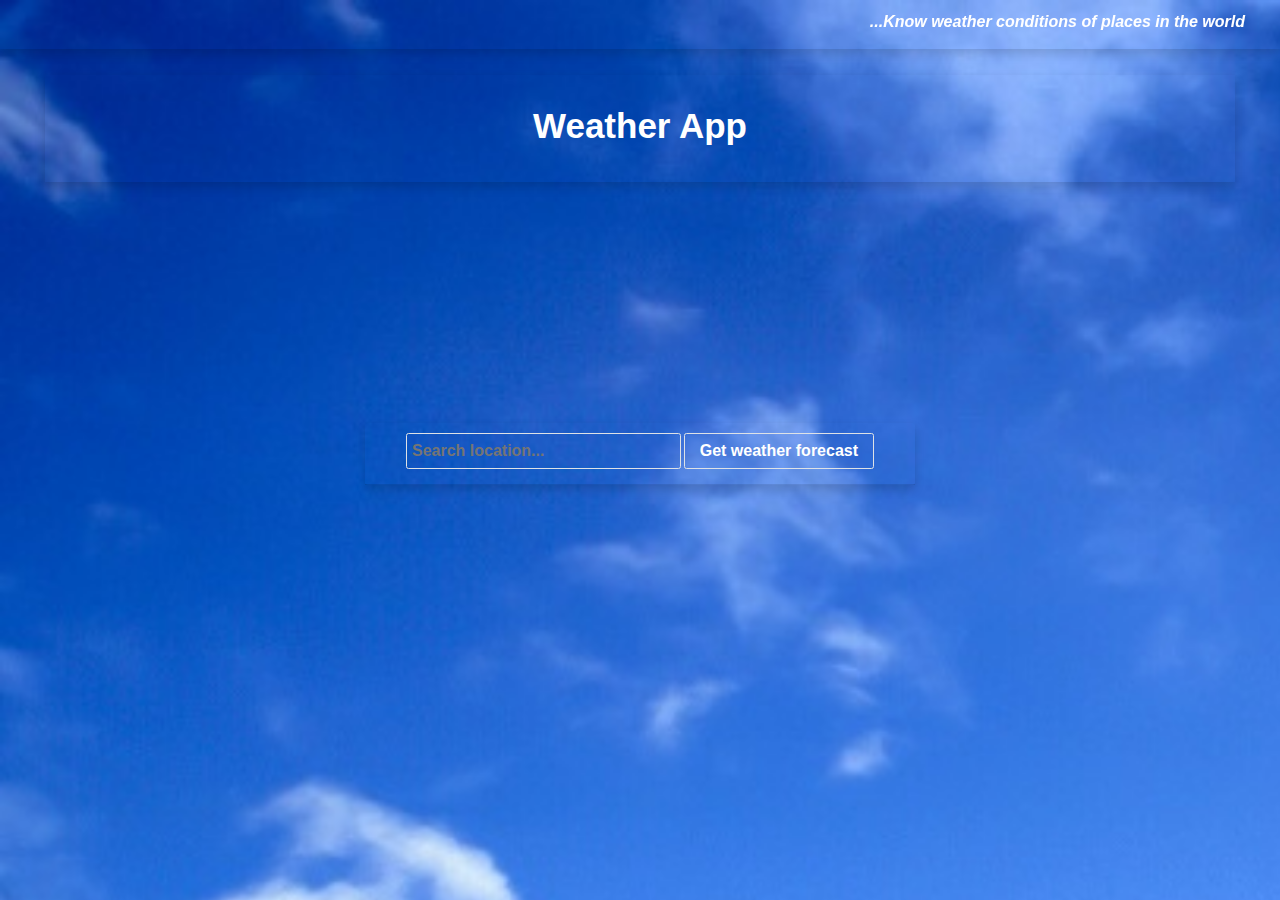
==== index.html @ e0f66f8e "First weatherapp commit" ====
<!DOCTYPE html>
<html>
    <head>
        <meta charset="utf-8"/> 
        <meta name="viewport" content="width=device-width, initial-scale=1.0">        
        <title>Weather App</title>
        <link href="https://fonts.googleapis.com/icon?family=Material+Icons" rel="stylesheet">
        <script src="jquery-3.3.1.js"></script>
        <script  src="https://code.jquery.com/jquery-3.4.1.min.js"
            integrity="sha256-CSXorXvZcTkaix6Yvo6HppcZGetbYMGWSFlBw8HfCJo="
            crossorigin="anonymous"> </script>
        <link rel="stylesheet" href="https://maxcdn.bootstrapcdn.com/bootstrap/3.3.7/css/bootstrap.min.css" integrity="sha384-BVYiiSIFeK1dGmJRAkycuHAHRg32OmUcww7on3RYdg4Va+PmSTsz/K68vbdEjh4u" crossorigin="anonymous">
        <link rel="stylesheet" href="bootstrap.min.css"> 
        <link rel="stylesheet" href="custom.css">  
    </head>
    <body class="">
        <header class="container-fluid">            
                <nav class="fixed-top px-md-5 shadow mb-5">                                             
                            <ul class="row display ml-0 mr-md-0">
                                <li class="nav-item p-2 mt-2 align-self font-weight-bold text-white font-size"> <i>...Know weather conditions of places in the world</i></li>                                     
                            </ul>              
                </nav>           
        </header> <br> <br> <br>
        <main>
            <div class="container-fluid">
                <div class="row m-2 p-3 m-md-5 p-md-5 justify-content-center shadow">
                    <div class="col-md-10">                                        
                        <h1 class="display-4 font-weight-bold arial text-center text-white"> Weather App </h1>
                                            
                    </div>
                </div> 
                
                
            </div>
            
            
            <div class="container-fluid">
                <div class="my-4 p-2 m-md-5 p-md-5">                                      
                    <div class="row justify-content-md-center">          
                        <div class="col-md-6 mx-2 my-3">                       
                                                                                
                            <div id="currentPosition" class="shadow rounded">
                                                            
                            </div>                     
                                                        
                        </div>                          
                    </div> 
                </div>
                
            </div>
            <div class="container-fluid">
                <div class="my-4 p-2 m-md-5 p-md-5">                                      
                    <div class="row justify-content-md-center">          
                        <div class="col-md-6 mx-2 my-3"> 
                            <div class="rounded text-center pt-3 shadow">                                        
                                    <input type="text" class="rounded w-50 text-white border p-2 mb-2 font-size font-weight-bold" placeholder="Search location..." id='city'>
                                    <input type="button" id='submit' class="rounded text-white border py-2 px-4 font-size font-weight-bold" value="Get weather forecast"> <hr>
                            </div>
                                                      
                            <div id="result" class="shadow rounded">
                                                            
                            </div>                     
                                                        
                        </div>                          
                    </div> 
                </div>
                
            </div>
 
        </main> <BR></BR>
       
        
        <script src="https://maxcdn.bootstrapcdn.com/bootstrap/3.3.7/js/bootstrap.min.js" integrity="sha384-Tc5IQib027qvyjSMfHjOMaLkfuWVxZxUPnCJA7l2mCWNIpG9mGCD8wGNIcPD7Txa" crossorigin="anonymous"></script>
        
        <script src="bootstrap.min.js"></script>
        
      
    
        <script>
            
            window.onload = () => {            
            let currentPosition = document.getElementById("currentPosition");

              if (navigator.geolocation) {
               navigator.geolocation.getCurrentPosition(showPosition) ;   
              } else {
                currentPosition.innerHTML = "<p> Loading current position... </p>" ;
              }

            function showPosition(position) { 
            let currentLat = position.coords.latitude ;
             let currentLong = position.coords.longitude ;
             //console.log(position.coords);
             let key = secret_map_key;
             $.ajax({
                        url: "https://api.openweathermap.org/data/2.5/weather",
                        dataType: "json",
                        type: "GET",
                        data: {lat:currentLat, lon:currentLong, appid: key, units: "metric"},                     
                        success: (data) => {
                            let weather = data.weather[0];
                            let display = 
                            '<div class="text-center py-5 px-3 rounded"><h1 class="text-white text-center font-weight-bold"> Current Location</h1> <br>        <div class="d-flex flex-row justify-content-around"><div class="align-self"><h2 class="text-white font-weight-bold">' + data.name + '</h2> <br>'+ 
                            '<div class="p-3 text-white font-size font-weight-bold">'+ dateTime + '</div></div>' +                               
                            '<div><div class=""><div><img src=http://api.openweathermap.org/img/w/'+ weather.icon + '.png></div><br>'+
                            '<div class="p-2 my-1 rounded"><p class="text-white font-weight-bold font-size">'+  weather.main +', '+ data.main.temp + '&deg;C </p></div></div></div></div>' ;                                  
                                
                            $("#currentPosition").html(display); 
                        }
             });
              
             let today = new Date();
                    let options = {                                 
                        hour12: false,
                        weekday: 'short',                               
                        month: 'short',
                        day: 'numeric',
                        hour: 'numeric',
                        minute: 'numeric'
                    }
            let dateTime = today.toLocaleString('en-US', options); 
                      
            } 
            }   
        </script>
       
       
        <script>
            $(document).ready(() => {
                $('#submit').click( () => {
                    let city = $('#city').val();
                    //console.log(city);
                    let openweathermapKey = secret_map_key
                    let timezonedbKey = secret_timezone_key;
                   
                    $.ajax({
                        url: "https://api.openweathermap.org/data/2.5/weather",
                        dataType: "json",
                        type: "GET",
                        data: {q: city, appid: openweathermapKey, units: "metric"},
                        success: (data) => {
                            let weather = data.weather[0];  
                            let lat = data.coord.lat; 
                            let lon = data.coord.lon;                             
                            $.ajax({                                
                                url: "https://api.timezonedb.com/v2.1/get-time-zone",
                                dataType: "json" ,
                                type: "GET",
                                data:{ key: timezonedbKey, format: 'json', by: 'position', lat: lat, lng:lon },
                                success: (data2) => {
                                    //console.log(data2);
                                    let rawTime = data2.timestamp;
                                    let timeAtZone = new Date((rawTime * 1000) - (60*60*1000));
                                    let options = {                                 
                                        hour12: true,
                                        weekday: 'short',                               
                                        month: 'short',
                                        day: 'numeric',
                                        hour: 'numeric',
                                        minute: 'numeric'
                                    }
                                    let dateTimeAtZone = timeAtZone.toLocaleTimeString('en-US', options); 
                                   
                                let weatherResult = 
                                '<div class="text-center py-5 px-3 rounded"><h2 class="text-white text-center font-weight-bold">' + data.name + '</h2> <br>'+ 
                                '<div class="p-3 text-white font-size font-weight-bold">'+ dateTimeAtZone + '</div>' +
                                '<div class="font-size"><div><img src=http://api.openweathermap.org/img/w/'+ weather.icon + '.png></div><br>'+
                                 '<div class="p-3 my-2 rounded border"><p class="text-white font-weight-bold">'+ data.main.temp + '&deg;C </p></div>'+
                                  '<div class="p-3 my-2 rounded border"><p class="text-white font-weight-bold">' + weather.main + '</p></div>' + 
                                  '<div class="p-3 my-2 rounded border"><p class="text-white font-weight-bold">' + weather.description + '</p></div>' +
                                  '<div class="p-3 my-2 rounded border"><p class="text-white font-weight-bold">' + data.main.pressure + ' Hpa </p></div>' +
                                  '<div class="p-3 my-2 rounded border"><p class="text-white font-weight-bold">' + data.main.humidity + ' %</p></div></div></div>' ;

                                  let loading = 
                                   '<div class="card bg-danger text-center py-5 px-3 rounded"><h2 class="text-white text-center font-weight-bold">Request processing...</h2> <br>' ;
                                  
                                    if(!rawTime){                                    
                                        $("#result").html(loading);
                                    }else{
                                        $("#result").html(weatherResult);
                                    }

                                
                                    },
                                failure: () => {
                                   // console.log('Error, request not successful');
                                   
                                } 
                            })
                        }
                        
                    })
                })
            })
        </script>

        <!-- The core Firebase JS SDK is always required and must be listed first -->
        <script src="/__/firebase/6.3.0/firebase-app.js"></script>

        <!-- TODO: Add SDKs for Firebase products that you want to use
            https://firebase.google.com/docs/web/setup#reserved-urls -->

        <!-- Initialize Firebase -->
        <script src="/__/firebase/init.js"></script>
    </body>
</html>
---- custom.css ----
body{
    /* min-height: 100% !important; */
    /* background-color: rgb(248, 81, 81); */
    /* background:url('weather_img/2.jpg') ; */
    background:url('2.jpg');
    background-size: 350vh;        
    animation-name: background-animation;
    animation-duration: 50s;
    animation-iteration-count: infinite;
    animation-direction: normal;
    animation-timing-function: linear;
}
@keyframes background-animation{
    from{background-position: 0 0}
    to{background-position: -900px 0}

    /* 0%{background-position: 0 0}
    25%{background-position: 0 500px}
    50%{background-position: -500px 500px}
    75%{background-position: -500px 0}
    100%{background-position: 0 0}  */
}
a {
    text-decoration: none !important
}

.card-border{
border-radius: 2vw;
/*background-color: aliceblue; */

}

input {
    background-color: transparent; 
}
 
.arial {
    font-family: Arial, Helvetica, sans-serif;
}
.italic{
    font-style: italic
}
.black-bg{
    background: black;
}
.black-text{
    color: black;
}
.display {
    display: flex;
    justify-content: flex-end;
    list-style: none;
}
.font-size{
    font-size: 16px
}
.align-self{
    align-self: center;
}

@media (max-width:768px){
       
    .display {       
        justify-content: start;        
    }
    .font-size{
        font-size: 12px
    }
}
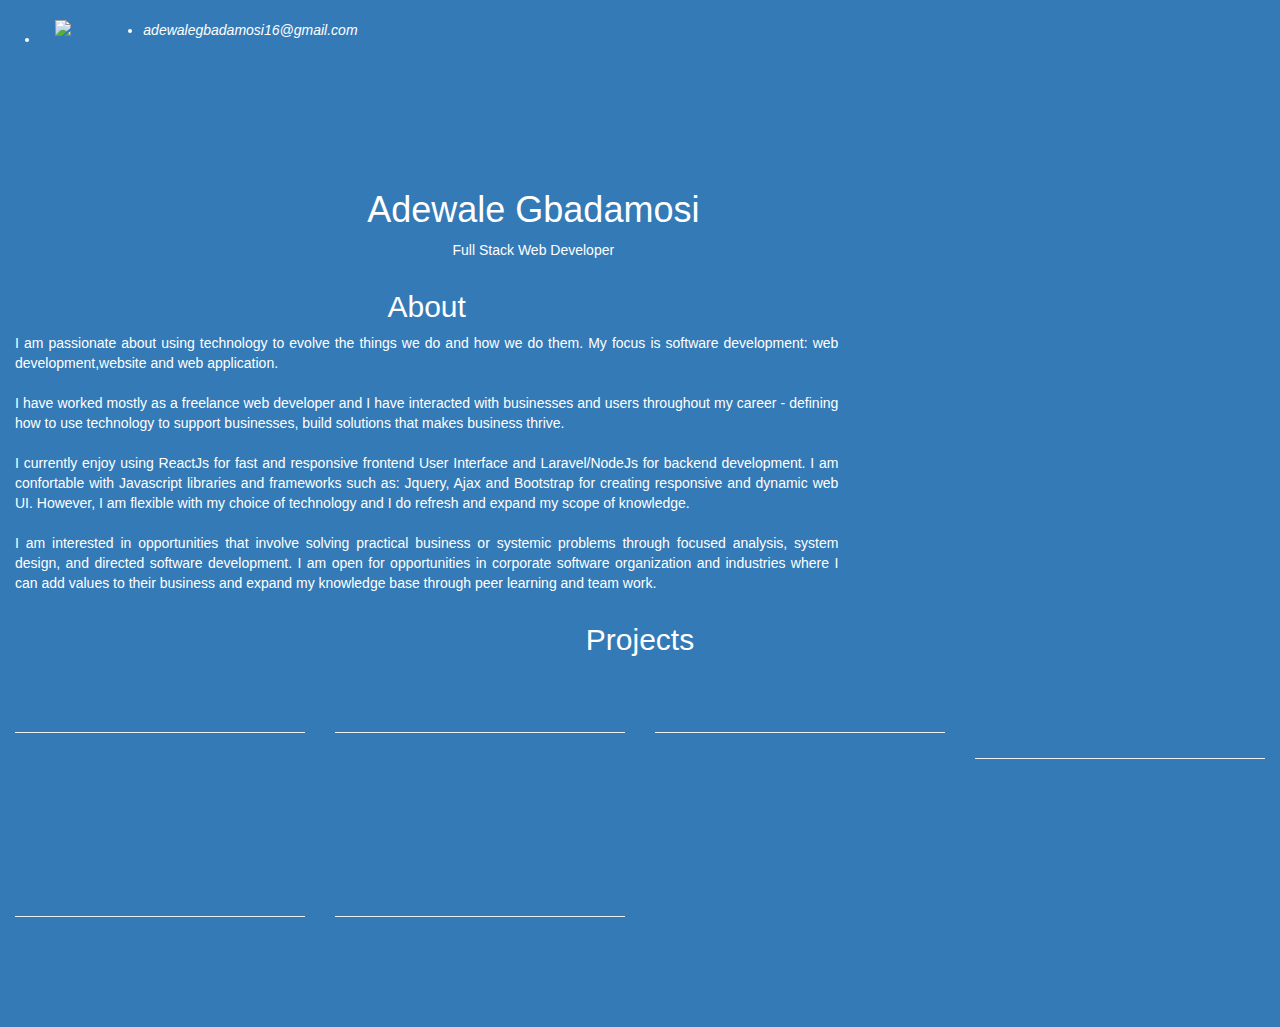
==== commit 364b400b: "Added a break" ====
--- a/index.html
+++ b/index.html
@@ -3,204 +3,165 @@
     <head>
         <meta charset="utf-8"/> 
         <meta name="viewport" content="width=device-width, initial-scale=1.0">        
-        <title>Weather App</title>
+        <title>Portfolio</title>
         <link href="https://fonts.googleapis.com/icon?family=Material+Icons" rel="stylesheet">
-        <script src="jquery-3.3.1.js"></script>
-        <script  src="https://code.jquery.com/jquery-3.4.1.min.js"
-            integrity="sha256-CSXorXvZcTkaix6Yvo6HppcZGetbYMGWSFlBw8HfCJo="
-            crossorigin="anonymous"> </script>
         <link rel="stylesheet" href="https://maxcdn.bootstrapcdn.com/bootstrap/3.3.7/css/bootstrap.min.css" integrity="sha384-BVYiiSIFeK1dGmJRAkycuHAHRg32OmUcww7on3RYdg4Va+PmSTsz/K68vbdEjh4u" crossorigin="anonymous">
-        <link rel="stylesheet" href="bootstrap.min.css"> 
-        <link rel="stylesheet" href="custom.css">  
+        <link rel="stylesheet" href="public/bootstrap.min.css"> 
+        <link rel="stylesheet" href="public/custom.css">  
     </head>
-    <body class="">
+    <body class="bg-primary">
         <header class="container-fluid">            
-                <nav class="fixed-top px-md-5 shadow mb-5">                                             
-                            <ul class="row display ml-0 mr-md-0">
-                                <li class="nav-item p-2 mt-2 align-self font-weight-bold text-white font-size"> <i>...Know weather conditions of places in the world</i></li>                                     
+                <nav class="fixed-top px-md-5 shadow mb-5">  <br>                                           
+                            <ul class="row display ml-0 mr-md-0"> 
+                                    <li class="nav-item pr-2 col-3 col-sm-2 col-md-1"><a class="nav-link mt-2" href="https://github.com/adewalegbadamosi"> <img src="public/github2.jpg" class="img-fluid border bg-white rounded-circle" alt="github logo" srcset=""></a></li>
+                                    <li class="nav-item pr-2 align-self font-size"> <i>adewalegbadamosi16@gmail.com</i></li> 
+                                    
                             </ul>              
                 </nav>           
-        </header> <br> <br> <br>
+        </header> <br> <br> <br><br> <br>
         <main>
             <div class="container-fluid">
                 <div class="row m-2 p-3 m-md-5 p-md-5 justify-content-center shadow">
-                    <div class="col-md-10">                                        
-                        <h1 class="display-4 font-weight-bold arial text-center text-white"> Weather App </h1>
-                                            
+                    <div class="col-md-10 description">                                        
+                        <h1 class="display-4 font-weight-bold arial text-center"> Adewale Gbadamosi </h1> 
+                        <p class="font-weight-bold text-center"> Full Stack Web Developer</p>                    
                     </div>
-                </div> 
+                </div>
                 
                 
             </div>
-            
-            
             <div class="container-fluid">
-                <div class="my-4 p-2 m-md-5 p-md-5">                                      
-                    <div class="row justify-content-md-center">          
-                        <div class="col-md-6 mx-2 my-3">                       
-                                                                                
-                            <div id="currentPosition" class="shadow rounded">
-                                                            
-                            </div>                     
-                                                        
-                        </div>                          
+                    <div class="row justify-content-center about mx-2 my-4 p-2 m-md-5 p-md-5 shadow">
+                        <div class="col-md-8 my-3 my-md-0">
+                            <h2 class="display-3 font-weight-bold arial text-center"> About </h2>
+                            <p class=" text-justify font-size">
+                                
+                                I am passionate about using technology to evolve the things we do and how we do them. My focus is software development: web development,website and web application. <br> <br>
+
+                                I have worked mostly as a freelance web developer and I have interacted with businesses and users throughout my career - defining how to use technology to support businesses, build solutions that makes business thrive. <br> <br>
+                                
+                                I currently enjoy using ReactJs for fast and responsive frontend User Interface and Laravel/NodeJs for backend development. I am confortable with Javascript libraries and frameworks such as: Jquery, Ajax and Bootstrap for creating responsive and dynamic web UI. However, I am flexible with my choice of technology and I do refresh and expand my scope of knowledge. <br> <br>
+                                
+                                I am interested in opportunities that involve solving practical business or systemic problems through focused analysis, system design, and directed software development. I am open for opportunities in corporate software organization and industries where I can add values to their business and expand my knowledge base through peer learning and team work. </p>
+                        </div>
+                    </div>
+                    
+            </div> 
+            <div class="projects container-fluid">
+                <div class="shadow mx-2 my-4 p-2 m-md-5 p-md-5">
+                    <h2 class="display-3 font-weight-bold arial text-center p-2"> Projects </h2>                   
+                    <div class="row justify-content-md-center">
+                        <div class="col-md-3 mx-2 my-3"> 
+                            <div class="card card-border black-bg gradient border">
+                                <a href="https://goinvoiced.com">                             
+                                <div class="card-block p-3">
+                                    <div class="shadow m-md-5">
+                                        <h3 class="card-title text-center text-white">INVOICE APP</h3> <hr>
+                                    </div>
+                                    <div class="card-height-p">
+                                        <p class="card-title text-center text-white p-4 italic font-size">Stack: ReactJs, Laravel, PHP, Javascript, MySql, Bootstrap, Jquery, Html5, Css3.
+                                            </p>                           
+                                    </div>
+                                        
+                                </div>
+                                </a>
+                            </div>                            
+                        </div>
+                        <div class="col-md-3 mx-2 my-3"> 
+                                <div class="card card-border black-bg gradient border">
+                                    <a href="https://prefamconsulting.com">                             
+                                    <div class="card-block p-3">
+                                        <div class="shadow m-md-5">
+                                            <h3 class="card-title text-center text-white">CONSULTING WEB</h3> <hr>
+                                        </div>
+                                        <div class="card-height-p">
+                                            <p class="card-title text-center text-white p-4 italic font-size">Stack: PHP, Javascript, Bootstrap, Html5, Css3, Jquery, Ajax.
+                                                </p>                           
+                                        </div>                                            
+                                    </div>
+                                    </a>
+                                </div>                            
+                        </div>                                          
+                        <div class="col-md-3 mx-2 my-3"> 
+                            <div class="card card-border black-bg gradient border">
+                                <a href="https://weather-monitor.web.app">                             
+                                <div class="card-block p-3">
+                                    <div class="shadow m-md-5">
+                                        <h3 class="card-title text-center text-white">WEATHER APP</h3> <hr>
+                                    </div>
+                                    <div class="card-height-p">
+                                        <p class="card-title text-center text-white p-4 italic font-size">Stack: Jquery, Ajax, Openweather api, TimezoneDB api, Bootstrap, Html5, Css3.
+                                        </p>                           
+                                    </div>
+                                        
+                                </div>
+                                </a>
+                            </div>                            
+                        </div>
+                        <div class="col-md-3 mx-2 my-3"> 
+                            <div class="card card-border black-bg gradient border">
+                                <a href="https://carprice-predict.herokuapp.com">                             
+                                <div class="card-block p-3">
+                                    <div class="shadow m-md-5">
+                                        <h3 class="card-title text-center text-white">CAR PRICE PREDICT APP</h3> <hr>
+                                    </div>
+                                    <div class="card-height-p">
+                                        <p class="card-title text-center text-white p-4 italic font-size">Stack:Python, Django, Pandas, Sklearn, Numpy, Javascript, Bootstrap, Html5, Css3, Jquery.
+                                            </p>                           
+                                    </div>                                            
+                                </div>
+                                </a>
+                            </div>                            
+                        </div>
+                        <div class="col-md-3 mx-2 my-3"> 
+                            <div class="card card-border black-bg gradient border">
+                                <a href="https://project-plan-27cc0.web.app">                             
+                                <div class="card-block p-3">
+                                    <div class="shadow m-md-5">
+                                        <h3 class="card-title text-center text-white">PROJECT PLAN APP</h3> <hr>
+                                    </div>
+                                    <div class="card-height-p">
+                                        <p class="card-title text-center text-white p-4 italic font-size">Stack: React-Redux, Firebase, firestore API, NodeJs, Javascript, Bootstrap, Html5, CSS3.
+                                            </p>                           
+                                    </div>
+                                        
+                                </div>
+                                </a>
+                            </div>                            
+                        </div>
+                        <div class="col-md-3 mx-2 my-3"> 
+                                <div class="card card-border black-bg gradient border">
+                                    <a href="http://www.rccgpop.org.ng">                             
+                                    <div class="card-block p-3">
+                                        <div class="shadow m-md-5">
+                                            <h3 class="card-title text-center text-white">CHURCH WEB</h3> <hr>
+                                        </div>
+                                        <div class="card-height-p">
+                                            <p class="card-title text-center text-white p-4 italic font-size">Stack: Javascript, PHP, MySql, Bootstrap, Jquery, Html5, Css3.
+                                                </p>                           
+                                        </div>
+                                            
+                                    </div>
+                                    </a>
+                                </div>                            
+                        </div> 
+                                                
                     </div> 
                 </div>
                 
             </div>
-            <div class="container-fluid">
-                <div class="my-4 p-2 m-md-5 p-md-5">                                      
-                    <div class="row justify-content-md-center">          
-                        <div class="col-md-6 mx-2 my-3"> 
-                            <div class="rounded text-center pt-3 shadow">                                        
-                                    <input type="text" class="rounded w-50 text-white border p-2 mb-2 font-size font-weight-bold" placeholder="Search location..." id='city'>
-                                    <input type="button" id='submit' class="rounded text-white border py-2 px-4 font-size font-weight-bold" value="Get weather forecast"> <hr>
-                            </div>
-                                                      
-                            <div id="result" class="shadow rounded">
-                                                            
-                            </div>                     
-                                                        
-                        </div>                          
-                    </div> 
-                </div>
-                
-            </div>
- 
+
         </main> <BR></BR>
-       
+        <footer class="mt-3 p-3 shadow">
+
+        </footer>
         
         <script src="https://maxcdn.bootstrapcdn.com/bootstrap/3.3.7/js/bootstrap.min.js" integrity="sha384-Tc5IQib027qvyjSMfHjOMaLkfuWVxZxUPnCJA7l2mCWNIpG9mGCD8wGNIcPD7Txa" crossorigin="anonymous"></script>
-        
-        <script src="bootstrap.min.js"></script>
-        
-      
-    
-        <script>
-            
-            window.onload = () => {            
-            let currentPosition = document.getElementById("currentPosition");
-
-              if (navigator.geolocation) {
-               navigator.geolocation.getCurrentPosition(showPosition) ;   
-              } else {
-                currentPosition.innerHTML = "<p> Loading current position... </p>" ;
-              }
-
-            function showPosition(position) { 
-            let currentLat = position.coords.latitude ;
-             let currentLong = position.coords.longitude ;
-             //console.log(position.coords);
-             let key = secret_map_key;
-             $.ajax({
-                        url: "https://api.openweathermap.org/data/2.5/weather",
-                        dataType: "json",
-                        type: "GET",
-                        data: {lat:currentLat, lon:currentLong, appid: key, units: "metric"},                     
-                        success: (data) => {
-                            let weather = data.weather[0];
-                            let display = 
-                            '<div class="text-center py-5 px-3 rounded"><h1 class="text-white text-center font-weight-bold"> Current Location</h1> <br>        <div class="d-flex flex-row justify-content-around"><div class="align-self"><h2 class="text-white font-weight-bold">' + data.name + '</h2> <br>'+ 
-                            '<div class="p-3 text-white font-size font-weight-bold">'+ dateTime + '</div></div>' +                               
-                            '<div><div class=""><div><img src=http://api.openweathermap.org/img/w/'+ weather.icon + '.png></div><br>'+
-                            '<div class="p-2 my-1 rounded"><p class="text-white font-weight-bold font-size">'+  weather.main +', '+ data.main.temp + '&deg;C </p></div></div></div></div>' ;                                  
-                                
-                            $("#currentPosition").html(display); 
-                        }
-             });
-              
-             let today = new Date();
-                    let options = {                                 
-                        hour12: false,
-                        weekday: 'short',                               
-                        month: 'short',
-                        day: 'numeric',
-                        hour: 'numeric',
-                        minute: 'numeric'
-                    }
-            let dateTime = today.toLocaleString('en-US', options); 
-                      
-            } 
-            }   
-        </script>
-       
-       
-        <script>
-            $(document).ready(() => {
-                $('#submit').click( () => {
-                    let city = $('#city').val();
-                    //console.log(city);
-                    let openweathermapKey = secret_map_key
-                    let timezonedbKey = secret_timezone_key;
-                   
-                    $.ajax({
-                        url: "https://api.openweathermap.org/data/2.5/weather",
-                        dataType: "json",
-                        type: "GET",
-                        data: {q: city, appid: openweathermapKey, units: "metric"},
-                        success: (data) => {
-                            let weather = data.weather[0];  
-                            let lat = data.coord.lat; 
-                            let lon = data.coord.lon;                             
-                            $.ajax({                                
-                                url: "https://api.timezonedb.com/v2.1/get-time-zone",
-                                dataType: "json" ,
-                                type: "GET",
-                                data:{ key: timezonedbKey, format: 'json', by: 'position', lat: lat, lng:lon },
-                                success: (data2) => {
-                                    //console.log(data2);
-                                    let rawTime = data2.timestamp;
-                                    let timeAtZone = new Date((rawTime * 1000) - (60*60*1000));
-                                    let options = {                                 
-                                        hour12: true,
-                                        weekday: 'short',                               
-                                        month: 'short',
-                                        day: 'numeric',
-                                        hour: 'numeric',
-                                        minute: 'numeric'
-                                    }
-                                    let dateTimeAtZone = timeAtZone.toLocaleTimeString('en-US', options); 
-                                   
-                                let weatherResult = 
-                                '<div class="text-center py-5 px-3 rounded"><h2 class="text-white text-center font-weight-bold">' + data.name + '</h2> <br>'+ 
-                                '<div class="p-3 text-white font-size font-weight-bold">'+ dateTimeAtZone + '</div>' +
-                                '<div class="font-size"><div><img src=http://api.openweathermap.org/img/w/'+ weather.icon + '.png></div><br>'+
-                                 '<div class="p-3 my-2 rounded border"><p class="text-white font-weight-bold">'+ data.main.temp + '&deg;C </p></div>'+
-                                  '<div class="p-3 my-2 rounded border"><p class="text-white font-weight-bold">' + weather.main + '</p></div>' + 
-                                  '<div class="p-3 my-2 rounded border"><p class="text-white font-weight-bold">' + weather.description + '</p></div>' +
-                                  '<div class="p-3 my-2 rounded border"><p class="text-white font-weight-bold">' + data.main.pressure + ' Hpa </p></div>' +
-                                  '<div class="p-3 my-2 rounded border"><p class="text-white font-weight-bold">' + data.main.humidity + ' %</p></div></div></div>' ;
-
-                                  let loading = 
-                                   '<div class="card bg-danger text-center py-5 px-3 rounded"><h2 class="text-white text-center font-weight-bold">Request processing...</h2> <br>' ;
-                                  
-                                    if(!rawTime){                                    
-                                        $("#result").html(loading);
-                                    }else{
-                                        $("#result").html(weatherResult);
-                                    }
-
-                                
-                                    },
-                                failure: () => {
-                                   // console.log('Error, request not successful');
-                                   
-                                } 
-                            })
-                        }
-                        
-                    })
-                })
-            })
-        </script>
-
-        <!-- The core Firebase JS SDK is always required and must be listed first -->
-        <script src="/__/firebase/6.3.0/firebase-app.js"></script>
-
-        <!-- TODO: Add SDKs for Firebase products that you want to use
-            https://firebase.google.com/docs/web/setup#reserved-urls -->
-
-        <!-- Initialize Firebase -->
-        <script src="/__/firebase/init.js"></script>
+        <script src="/public/jquery-3.3.1.js"></script>
+        <script  src="https://code.jquery.com/jquery-3.4.1.min.js"
+            integrity="sha256-CSXorXvZcTkaix6Yvo6HppcZGetbYMGWSFlBw8HfCJo="
+            crossorigin="anonymous"> </script>
+        <script src="/public/bootstrap.min.js"></script>
     </body>
 </html>
+
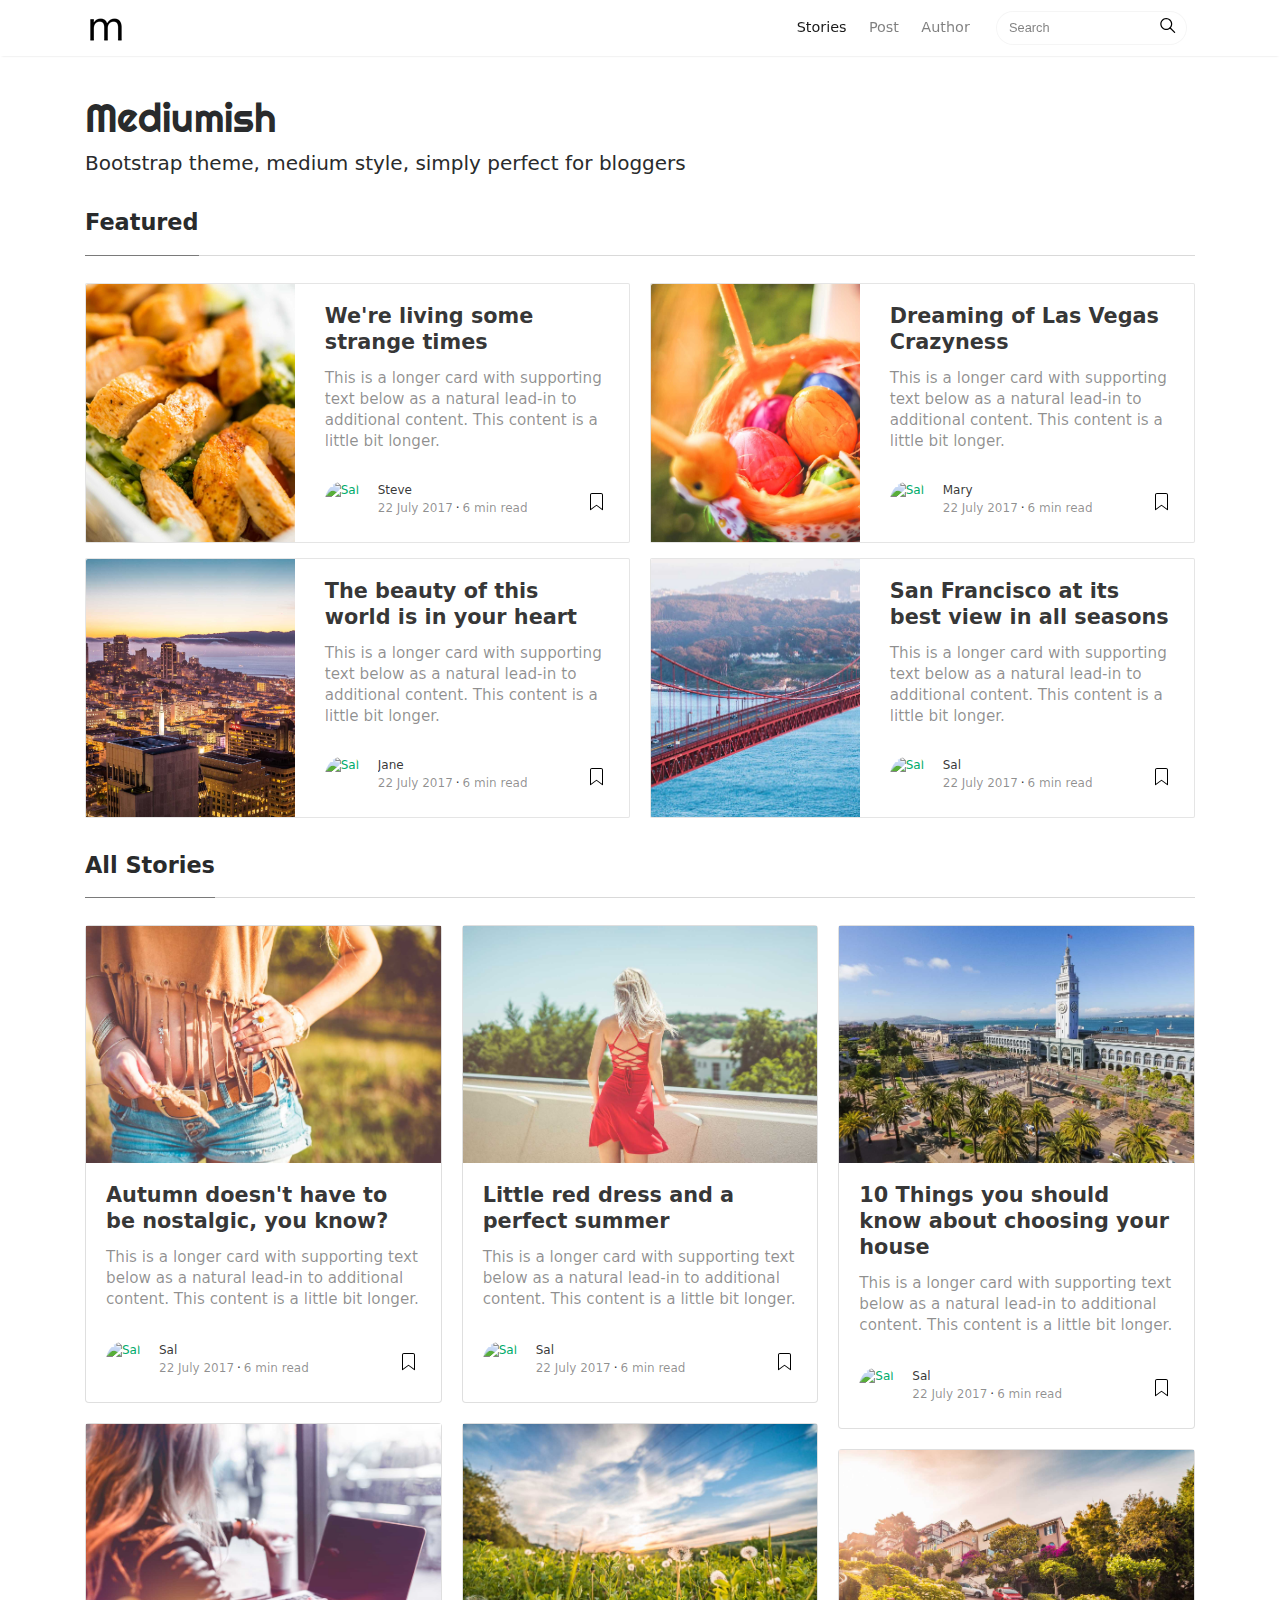
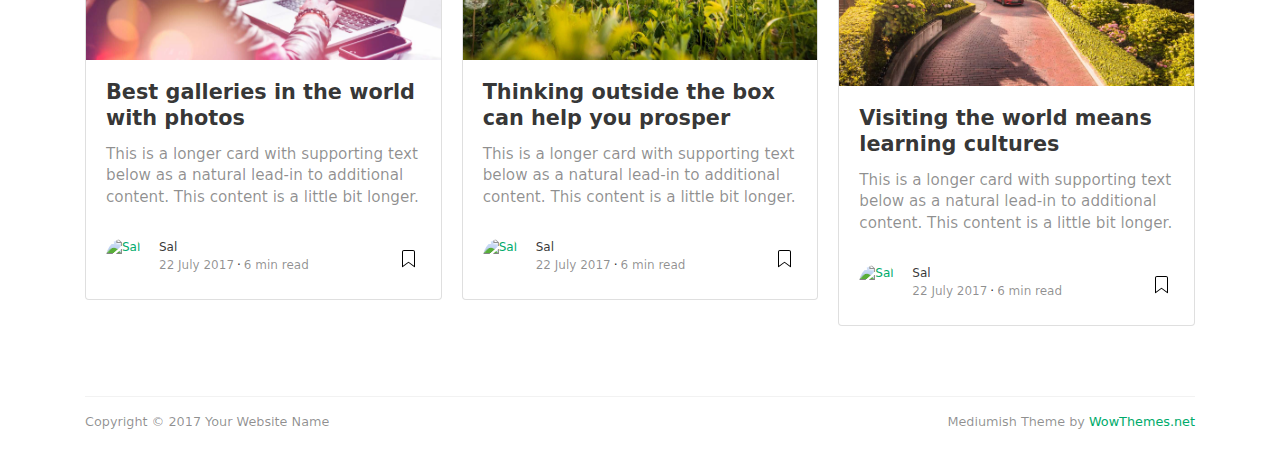
==== commit 75cc1c47: "initial commit" ====
--- a/index.html
+++ b/index.html
@@ -1,167 +1,390 @@
 <!DOCTYPE html>
-<html>
-    <head>
-        <meta charset="utf-8"/> 
-        <meta name="viewport" content="width=device-width, initial-scale=1.0">        
-        <title>Portfolio</title>
-        <link href="https://fonts.googleapis.com/icon?family=Material+Icons" rel="stylesheet">
-        <link rel="stylesheet" href="https://maxcdn.bootstrapcdn.com/bootstrap/3.3.7/css/bootstrap.min.css" integrity="sha384-BVYiiSIFeK1dGmJRAkycuHAHRg32OmUcww7on3RYdg4Va+PmSTsz/K68vbdEjh4u" crossorigin="anonymous">
-        <link rel="stylesheet" href="public/bootstrap.min.css"> 
-        <link rel="stylesheet" href="public/custom.css">  
-    </head>
-    <body class="bg-primary">
-        <header class="container-fluid">            
-                <nav class="fixed-top px-md-5 shadow mb-5">  <br>                                           
-                            <ul class="row display ml-0 mr-md-0"> 
-                                    <li class="nav-item pr-2 col-3 col-sm-2 col-md-1"><a class="nav-link mt-2" href="https://github.com/adewalegbadamosi"> <img src="public/github2.jpg" class="img-fluid border bg-white rounded-circle" alt="github logo" srcset=""></a></li>
-                                    <li class="nav-item pr-2 align-self font-size"> <i>adewalegbadamosi16@gmail.com</i></li> 
-                                    
-                            </ul>              
-                </nav>           
-        </header> <br> <br> <br><br> <br>
-        <main>
-            <div class="container-fluid">
-                <div class="row m-2 p-3 m-md-5 p-md-5 justify-content-center shadow">
-                    <div class="col-md-10 description">                                        
-                        <h1 class="display-4 font-weight-bold arial text-center"> Adewale Gbadamosi </h1> 
-                        <p class="font-weight-bold text-center"> Full Stack Web Developer</p>                    
-                    </div>
-                </div>
-                
-                
-            </div>
-            <div class="container-fluid">
-                    <div class="row justify-content-center about mx-2 my-4 p-2 m-md-5 p-md-5 shadow">
-                        <div class="col-md-8 my-3 my-md-0">
-                            <h2 class="display-3 font-weight-bold arial text-center"> About </h2>
-                            <p class=" text-justify font-size">
-                                
-                                I am passionate about using technology to evolve the things we do and how we do them. My focus is software development: web development,website and web application. <br> <br>
-
-                                I have worked mostly as a freelance web developer and I have interacted with businesses and users throughout my career - defining how to use technology to support businesses, build solutions that makes business thrive. <br> <br>
-                                
-                                I currently enjoy using ReactJs for fast and responsive frontend User Interface and Laravel/NodeJs for backend development. I am confortable with Javascript libraries and frameworks such as: Jquery, Ajax and Bootstrap for creating responsive and dynamic web UI. However, I am flexible with my choice of technology and I do refresh and expand my scope of knowledge. <br> <br>
-                                
-                                I am interested in opportunities that involve solving practical business or systemic problems through focused analysis, system design, and directed software development. I am open for opportunities in corporate software organization and industries where I can add values to their business and expand my knowledge base through peer learning and team work. </p>
-                        </div>
-                    </div>
-                    
-            </div> 
-            <div class="projects container-fluid">
-                <div class="shadow mx-2 my-4 p-2 m-md-5 p-md-5">
-                    <h2 class="display-3 font-weight-bold arial text-center p-2"> Projects </h2>                   
-                    <div class="row justify-content-md-center">
-                        <div class="col-md-3 mx-2 my-3"> 
-                            <div class="card card-border black-bg gradient border">
-                                <a href="https://goinvoiced.com">                             
-                                <div class="card-block p-3">
-                                    <div class="shadow m-md-5">
-                                        <h3 class="card-title text-center text-white">INVOICE APP</h3> <hr>
-                                    </div>
-                                    <div class="card-height-p">
-                                        <p class="card-title text-center text-white p-4 italic font-size">Stack: ReactJs, Laravel, PHP, Javascript, MySql, Bootstrap, Jquery, Html5, Css3.
-                                            </p>                           
-                                    </div>
-                                        
-                                </div>
-                                </a>
-                            </div>                            
-                        </div>
-                        <div class="col-md-3 mx-2 my-3"> 
-                                <div class="card card-border black-bg gradient border">
-                                    <a href="https://prefamconsulting.com">                             
-                                    <div class="card-block p-3">
-                                        <div class="shadow m-md-5">
-                                            <h3 class="card-title text-center text-white">CONSULTING WEB</h3> <hr>
-                                        </div>
-                                        <div class="card-height-p">
-                                            <p class="card-title text-center text-white p-4 italic font-size">Stack: PHP, Javascript, Bootstrap, Html5, Css3, Jquery, Ajax.
-                                                </p>                           
-                                        </div>                                            
-                                    </div>
-                                    </a>
-                                </div>                            
-                        </div>                                          
-                        <div class="col-md-3 mx-2 my-3"> 
-                            <div class="card card-border black-bg gradient border">
-                                <a href="https://weather-monitor.web.app">                             
-                                <div class="card-block p-3">
-                                    <div class="shadow m-md-5">
-                                        <h3 class="card-title text-center text-white">WEATHER APP</h3> <hr>
-                                    </div>
-                                    <div class="card-height-p">
-                                        <p class="card-title text-center text-white p-4 italic font-size">Stack: Jquery, Ajax, Openweather api, TimezoneDB api, Bootstrap, Html5, Css3.
-                                        </p>                           
-                                    </div>
-                                        
-                                </div>
-                                </a>
-                            </div>                            
-                        </div>
-                        <div class="col-md-3 mx-2 my-3"> 
-                            <div class="card card-border black-bg gradient border">
-                                <a href="https://carprice-predict.herokuapp.com">                             
-                                <div class="card-block p-3">
-                                    <div class="shadow m-md-5">
-                                        <h3 class="card-title text-center text-white">CAR PRICE PREDICT APP</h3> <hr>
-                                    </div>
-                                    <div class="card-height-p">
-                                        <p class="card-title text-center text-white p-4 italic font-size">Stack:Python, Django, Pandas, Sklearn, Numpy, Javascript, Bootstrap, Html5, Css3, Jquery.
-                                            </p>                           
-                                    </div>                                            
-                                </div>
-                                </a>
-                            </div>                            
-                        </div>
-                        <div class="col-md-3 mx-2 my-3"> 
-                            <div class="card card-border black-bg gradient border">
-                                <a href="https://project-plan-27cc0.web.app">                             
-                                <div class="card-block p-3">
-                                    <div class="shadow m-md-5">
-                                        <h3 class="card-title text-center text-white">PROJECT PLAN APP</h3> <hr>
-                                    </div>
-                                    <div class="card-height-p">
-                                        <p class="card-title text-center text-white p-4 italic font-size">Stack: React-Redux, Firebase, firestore API, NodeJs, Javascript, Bootstrap, Html5, CSS3.
-                                            </p>                           
-                                    </div>
-                                        
-                                </div>
-                                </a>
-                            </div>                            
-                        </div>
-                        <div class="col-md-3 mx-2 my-3"> 
-                                <div class="card card-border black-bg gradient border">
-                                    <a href="http://www.rccgpop.org.ng">                             
-                                    <div class="card-block p-3">
-                                        <div class="shadow m-md-5">
-                                            <h3 class="card-title text-center text-white">CHURCH WEB</h3> <hr>
-                                        </div>
-                                        <div class="card-height-p">
-                                            <p class="card-title text-center text-white p-4 italic font-size">Stack: Javascript, PHP, MySql, Bootstrap, Jquery, Html5, Css3.
-                                                </p>                           
-                                        </div>
-                                            
-                                    </div>
-                                    </a>
-                                </div>                            
-                        </div> 
-                                                
-                    </div> 
-                </div>
-                
-            </div>
-
-        </main> <BR></BR>
-        <footer class="mt-3 p-3 shadow">
-
-        </footer>
-        
-        <script src="https://maxcdn.bootstrapcdn.com/bootstrap/3.3.7/js/bootstrap.min.js" integrity="sha384-Tc5IQib027qvyjSMfHjOMaLkfuWVxZxUPnCJA7l2mCWNIpG9mGCD8wGNIcPD7Txa" crossorigin="anonymous"></script>
-        <script src="/public/jquery-3.3.1.js"></script>
-        <script  src="https://code.jquery.com/jquery-3.4.1.min.js"
-            integrity="sha256-CSXorXvZcTkaix6Yvo6HppcZGetbYMGWSFlBw8HfCJo="
-            crossorigin="anonymous"> </script>
-        <script src="/public/bootstrap.min.js"></script>
-    </body>
+<html lang="en">
+<head>
+<meta charset="utf-8">
+<meta name="viewport" content="width=device-width, initial-scale=1, shrink-to-fit=no">
+<meta name="description" content="">
+<meta name="author" content="">
+<link rel="icon" href="assets/img/favicon.ico">
+<title>Mediumish - A Medium style template by WowThemes.net</title>
+<!-- Bootstrap core CSS -->
+<link href="assets/css/bootstrap.min.css" rel="stylesheet">
+<!-- Fonts -->
+<link href="https://maxcdn.bootstrapcdn.com/font-awesome/4.7.0/css/font-awesome.min.css" rel="stylesheet">
+<link href="https://fonts.googleapis.com/css?family=Righteous" rel="stylesheet">
+<!-- Custom styles for this template -->
+<link href="assets/css/mediumish.css" rel="stylesheet">
+</head>
+<body>
+
+<!-- Begin Nav
+================================================== -->
+<nav class="navbar navbar-toggleable-md navbar-light bg-white fixed-top mediumnavigation">
+<button class="navbar-toggler navbar-toggler-right" type="button" data-toggle="collapse" data-target="#navbarsExampleDefault" aria-controls="navbarsExampleDefault" aria-expanded="false" aria-label="Toggle navigation">
+<span class="navbar-toggler-icon"></span>
+</button>
+<div class="container">
+	<!-- Begin Logo -->
+	<a class="navbar-brand" href="index.html">
+	<img src="assets/img/logo.png" alt="logo">
+	</a>
+	<!-- End Logo -->
+	<div class="collapse navbar-collapse" id="navbarsExampleDefault">
+		<!-- Begin Menu -->
+		<ul class="navbar-nav ml-auto">
+			<li class="nav-item active">
+			<a class="nav-link" href="index.html">Stories <span class="sr-only">(current)</span></a>
+			</li>
+			<li class="nav-item">
+			<a class="nav-link" href="post.html">Post</a>
+			</li>
+			<li class="nav-item">
+			<a class="nav-link" href="author.html">Author</a>
+			</li>
+		</ul>
+		<!-- End Menu -->
+		<!-- Begin Search -->
+		<form class="form-inline my-2 my-lg-0">
+			<input class="form-control mr-sm-2" type="text" placeholder="Search">
+			<span class="search-icon"><svg class="svgIcon-use" width="25" height="25" viewbox="0 0 25 25"><path d="M20.067 18.933l-4.157-4.157a6 6 0 1 0-.884.884l4.157 4.157a.624.624 0 1 0 .884-.884zM6.5 11c0-2.62 2.13-4.75 4.75-4.75S16 8.38 16 11s-2.13 4.75-4.75 4.75S6.5 13.62 6.5 11z"></path></svg></span>
+		</form>
+		<!-- End Search -->
+	</div>
+</div>
+</nav>
+<!-- End Nav
+================================================== -->
+
+<!-- Begin Site Title
+================================================== -->
+<div class="container">
+	<div class="mainheading">
+		<h1 class="sitetitle">Mediumish</h1>
+		<p class="lead">
+			 Bootstrap theme, medium style, simply perfect for bloggers
+		</p>
+	</div>
+<!-- End Site Title
+================================================== -->
+
+	<!-- Begin Featured
+	================================================== -->
+	<section class="featured-posts">
+	<div class="section-title">
+		<h2><span>Featured</span></h2>
+	</div>
+	<div class="card-columns listfeaturedtag">
+
+		<!-- begin post -->
+		<div class="card">
+			<div class="row">
+				<div class="col-md-5 wrapthumbnail">
+					<a href="post.html">
+						<div class="thumbnail" style="background-image:url(assets/img/demopic/1.jpg);">
+						</div>
+					</a>
+				</div>
+				<div class="col-md-7">
+					<div class="card-block">
+						<h2 class="card-title"><a href="post.html">We're living some strange times</a></h2>
+						<h4 class="card-text">This is a longer card with supporting text below as a natural lead-in to additional content. This content is a little bit longer.</h4>
+						<div class="metafooter">
+							<div class="wrapfooter">
+								<span class="meta-footer-thumb">
+								<a href="author.html"><img class="author-thumb" src="https://www.gravatar.com/avatar/e56154546cf4be74e393c62d1ae9f9d4?s=250&amp;d=mm&amp;r=x" alt="Sal"></a>
+								</span>
+								<span class="author-meta">
+								<span class="post-name"><a href="author.html">Steve</a></span><br/>
+								<span class="post-date">22 July 2017</span><span class="dot"></span><span class="post-read">6 min read</span>
+								</span>
+								<span class="post-read-more"><a href="post.html" title="Read Story"><svg class="svgIcon-use" width="25" height="25" viewbox="0 0 25 25"><path d="M19 6c0-1.1-.9-2-2-2H8c-1.1 0-2 .9-2 2v14.66h.012c.01.103.045.204.12.285a.5.5 0 0 0 .706.03L12.5 16.85l5.662 4.126a.508.508 0 0 0 .708-.03.5.5 0 0 0 .118-.285H19V6zm-6.838 9.97L7 19.636V6c0-.55.45-1 1-1h9c.55 0 1 .45 1 1v13.637l-5.162-3.668a.49.49 0 0 0-.676 0z" fill-rule="evenodd"></path></svg></a></span>
+							</div>
+						</div>
+					</div>
+				</div>
+			</div>
+		</div>
+		<!-- end post -->
+
+		<!-- begin post -->
+		<div class="card">
+			<div class="row">
+				<div class="col-md-5 wrapthumbnail">
+					<a href="post.html">
+						<div class="thumbnail" style="background-image:url(assets/img/demopic/2.jpg);">
+						</div>
+					</a>
+				</div>
+				<div class="col-md-7">
+					<div class="card-block">
+						<h2 class="card-title"><a href="post.html">The beauty of this world is in your heart</a></h2>
+						<h4 class="card-text">This is a longer card with supporting text below as a natural lead-in to additional content. This content is a little bit longer.</h4>
+						<div class="metafooter">
+							<div class="wrapfooter">
+								<span class="meta-footer-thumb">
+								<a href="author.html"><img class="author-thumb" src="https://www.gravatar.com/avatar/e56154546cf4be74e393c62d1ae9f9d4?s=250&amp;d=mm&amp;r=x" alt="Sal"></a>
+								</span>
+								<span class="author-meta">
+								<span class="post-name"><a href="author.html">Jane</a></span><br/>
+								<span class="post-date">22 July 2017</span><span class="dot"></span><span class="post-read">6 min read</span>
+								</span>
+								<span class="post-read-more"><a href="post.html" title="Read Story"><svg class="svgIcon-use" width="25" height="25" viewbox="0 0 25 25"><path d="M19 6c0-1.1-.9-2-2-2H8c-1.1 0-2 .9-2 2v14.66h.012c.01.103.045.204.12.285a.5.5 0 0 0 .706.03L12.5 16.85l5.662 4.126a.508.508 0 0 0 .708-.03.5.5 0 0 0 .118-.285H19V6zm-6.838 9.97L7 19.636V6c0-.55.45-1 1-1h9c.55 0 1 .45 1 1v13.637l-5.162-3.668a.49.49 0 0 0-.676 0z" fill-rule="evenodd"></path></svg></a></span>
+							</div>
+						</div>
+					</div>
+				</div>
+			</div>
+		</div>
+		<!--end post -->
+
+		<!-- begin post -->
+		<div class="card">
+			<div class="row">
+				<div class="col-md-5 wrapthumbnail">
+					<a href="post.html">
+						<div class="thumbnail" style="background-image:url(assets/img/demopic/3.jpg);">
+						</div>
+					</a>
+				</div>
+				<div class="col-md-7">
+					<div class="card-block">
+						<h2 class="card-title"><a href="post.html">Dreaming of Las Vegas Crazyness</a></h2>
+						<h4 class="card-text">This is a longer card with supporting text below as a natural lead-in to additional content. This content is a little bit longer.</h4>
+						<div class="metafooter">
+							<div class="wrapfooter">
+								<span class="meta-footer-thumb">
+								<a href="author.html"><img class="author-thumb" src="https://www.gravatar.com/avatar/e56154546cf4be74e393c62d1ae9f9d4?s=250&amp;d=mm&amp;r=x" alt="Sal"></a>
+								</span>
+								<span class="author-meta">
+								<span class="post-name"><a href="author.html">Mary</a></span><br/>
+								<span class="post-date">22 July 2017</span><span class="dot"></span><span class="post-read">6 min read</span>
+								</span>
+								<span class="post-read-more"><a href="post.html" title="Read Story"><svg class="svgIcon-use" width="25" height="25" viewbox="0 0 25 25"><path d="M19 6c0-1.1-.9-2-2-2H8c-1.1 0-2 .9-2 2v14.66h.012c.01.103.045.204.12.285a.5.5 0 0 0 .706.03L12.5 16.85l5.662 4.126a.508.508 0 0 0 .708-.03.5.5 0 0 0 .118-.285H19V6zm-6.838 9.97L7 19.636V6c0-.55.45-1 1-1h9c.55 0 1 .45 1 1v13.637l-5.162-3.668a.49.49 0 0 0-.676 0z" fill-rule="evenodd"></path></svg></a></span>
+							</div>
+						</div>
+					</div>
+				</div>
+			</div>
+		</div>
+		<!-- end post -->
+
+		<!-- begin post -->
+		<div class="card">
+			<div class="row">
+				<div class="col-md-5 wrapthumbnail">
+					<a href="post.html">
+						<div class="thumbnail" style="background-image:url(assets/img/demopic/4.jpg);">
+						</div>
+					</a>
+				</div>
+				<div class="col-md-7">
+					<div class="card-block">
+						<h2 class="card-title"><a href="post.html">San Francisco at its best view in all seasons</a></h2>
+						<h4 class="card-text">This is a longer card with supporting text below as a natural lead-in to additional content. This content is a little bit longer.</h4>
+						<div class="metafooter">
+							<div class="wrapfooter">
+								<span class="meta-footer-thumb">
+								<a href="author.html"><img class="author-thumb" src="https://www.gravatar.com/avatar/e56154546cf4be74e393c62d1ae9f9d4?s=250&amp;d=mm&amp;r=x" alt="Sal"></a>
+								</span>
+								<span class="author-meta">
+								<span class="post-name"><a href="author.html">Sal</a></span><br/>
+								<span class="post-date">22 July 2017</span><span class="dot"></span><span class="post-read">6 min read</span>
+								</span>
+								<span class="post-read-more"><a href="post.html" title="Read Story"><svg class="svgIcon-use" width="25" height="25" viewbox="0 0 25 25"><path d="M19 6c0-1.1-.9-2-2-2H8c-1.1 0-2 .9-2 2v14.66h.012c.01.103.045.204.12.285a.5.5 0 0 0 .706.03L12.5 16.85l5.662 4.126a.508.508 0 0 0 .708-.03.5.5 0 0 0 .118-.285H19V6zm-6.838 9.97L7 19.636V6c0-.55.45-1 1-1h9c.55 0 1 .45 1 1v13.637l-5.162-3.668a.49.49 0 0 0-.676 0z" fill-rule="evenodd"></path></svg></a></span>
+							</div>
+						</div>
+					</div>
+				</div>
+			</div>
+		</div>
+		<!-- end post -->
+
+	</div>
+	</section>
+	<!-- End Featured
+	================================================== -->
+
+	<!-- Begin List Posts
+	================================================== -->
+	<section class="recent-posts">
+	<div class="section-title">
+		<h2><span>All Stories</span></h2>
+	</div>
+	<div class="card-columns listrecent">
+
+		<!-- begin post -->
+		<div class="card">
+			<a href="post.html">
+				<img class="img-fluid" src="assets/img/demopic/5.jpg" alt="">
+			</a>
+			<div class="card-block">
+				<h2 class="card-title"><a href="post.html">Autumn doesn't have to be nostalgic, you know?</a></h2>
+				<h4 class="card-text">This is a longer card with supporting text below as a natural lead-in to additional content. This content is a little bit longer.</h4>
+				<div class="metafooter">
+					<div class="wrapfooter">
+						<span class="meta-footer-thumb">
+						<a href="author.html"><img class="author-thumb" src="https://www.gravatar.com/avatar/e56154546cf4be74e393c62d1ae9f9d4?s=250&amp;d=mm&amp;r=x" alt="Sal"></a>
+						</span>
+						<span class="author-meta">
+						<span class="post-name"><a href="author.html">Sal</a></span><br/>
+						<span class="post-date">22 July 2017</span><span class="dot"></span><span class="post-read">6 min read</span>
+						</span>
+						<span class="post-read-more"><a href="post.html" title="Read Story"><svg class="svgIcon-use" width="25" height="25" viewbox="0 0 25 25"><path d="M19 6c0-1.1-.9-2-2-2H8c-1.1 0-2 .9-2 2v14.66h.012c.01.103.045.204.12.285a.5.5 0 0 0 .706.03L12.5 16.85l5.662 4.126a.508.508 0 0 0 .708-.03.5.5 0 0 0 .118-.285H19V6zm-6.838 9.97L7 19.636V6c0-.55.45-1 1-1h9c.55 0 1 .45 1 1v13.637l-5.162-3.668a.49.49 0 0 0-.676 0z" fill-rule="evenodd"></path></svg></a></span>
+					</div>
+				</div>
+			</div>
+		</div>
+		<!-- end post -->
+
+		<!-- begin post -->
+		<div class="card">
+			<a href="post.html">
+				<img class="img-fluid" src="assets/img/demopic/6.jpg" alt="">
+			</a>
+			<div class="card-block">
+				<h2 class="card-title"><a href="post.html">Best galleries in the world with photos</a></h2>
+				<h4 class="card-text">This is a longer card with supporting text below as a natural lead-in to additional content. This content is a little bit longer.</h4>
+				<div class="metafooter">
+					<div class="wrapfooter">
+						<span class="meta-footer-thumb">
+						<a href="author.html"><img class="author-thumb" src="https://www.gravatar.com/avatar/e56154546cf4be74e393c62d1ae9f9d4?s=250&amp;d=mm&amp;r=x" alt="Sal"></a>
+						</span>
+						<span class="author-meta">
+						<span class="post-name"><a href="author.html">Sal</a></span><br/>
+						<span class="post-date">22 July 2017</span><span class="dot"></span><span class="post-read">6 min read</span>
+						</span>
+						<span class="post-read-more"><a href="post.html" title="Read Story"><svg class="svgIcon-use" width="25" height="25" viewbox="0 0 25 25"><path d="M19 6c0-1.1-.9-2-2-2H8c-1.1 0-2 .9-2 2v14.66h.012c.01.103.045.204.12.285a.5.5 0 0 0 .706.03L12.5 16.85l5.662 4.126a.508.508 0 0 0 .708-.03.5.5 0 0 0 .118-.285H19V6zm-6.838 9.97L7 19.636V6c0-.55.45-1 1-1h9c.55 0 1 .45 1 1v13.637l-5.162-3.668a.49.49 0 0 0-.676 0z" fill-rule="evenodd"></path></svg></a></span>
+					</div>
+				</div>
+			</div>
+		</div>
+		<!-- end post -->
+
+		<!-- begin post -->
+		<div class="card">
+			<a href="post.html">
+				<img class="img-fluid" src="assets/img/demopic/7.jpg" alt="">
+			</a>
+			<div class="card-block">
+				<h2 class="card-title"><a href="post.html">Little red dress and a perfect summer</a></h2>
+				<h4 class="card-text">This is a longer card with supporting text below as a natural lead-in to additional content. This content is a little bit longer.</h4>
+				<div class="metafooter">
+					<div class="wrapfooter">
+						<span class="meta-footer-thumb">
+						<a href="author.html"><img class="author-thumb" src="https://www.gravatar.com/avatar/e56154546cf4be74e393c62d1ae9f9d4?s=250&amp;d=mm&amp;r=x" alt="Sal"></a>
+						</span>
+						<span class="author-meta">
+						<span class="post-name"><a href="author.html">Sal</a></span><br/>
+						<span class="post-date">22 July 2017</span><span class="dot"></span><span class="post-read">6 min read</span>
+						</span>
+						<span class="post-read-more"><a href="post.html" title="Read Story"><svg class="svgIcon-use" width="25" height="25" viewbox="0 0 25 25"><path d="M19 6c0-1.1-.9-2-2-2H8c-1.1 0-2 .9-2 2v14.66h.012c.01.103.045.204.12.285a.5.5 0 0 0 .706.03L12.5 16.85l5.662 4.126a.508.508 0 0 0 .708-.03.5.5 0 0 0 .118-.285H19V6zm-6.838 9.97L7 19.636V6c0-.55.45-1 1-1h9c.55 0 1 .45 1 1v13.637l-5.162-3.668a.49.49 0 0 0-.676 0z" fill-rule="evenodd"></path></svg></a></span>
+					</div>
+				</div>
+			</div>
+		</div>
+		<!-- end post -->
+
+		<!-- begin post -->
+		<div class="card">
+			<a href="post.html">
+				<img class="img-fluid" src="assets/img/demopic/8.jpg" alt="">
+			</a>
+			<div class="card-block">
+				<h2 class="card-title"><a href="post.html">Thinking outside the box can help you prosper</a></h2>
+				<h4 class="card-text">This is a longer card with supporting text below as a natural lead-in to additional content. This content is a little bit longer.</h4>
+				<div class="metafooter">
+					<div class="wrapfooter">
+						<span class="meta-footer-thumb">
+						<a href="author.html"><img class="author-thumb" src="https://www.gravatar.com/avatar/e56154546cf4be74e393c62d1ae9f9d4?s=250&amp;d=mm&amp;r=x" alt="Sal"></a>
+						</span>
+						<span class="author-meta">
+						<span class="post-name"><a href="author.html">Sal</a></span><br/>
+						<span class="post-date">22 July 2017</span><span class="dot"></span><span class="post-read">6 min read</span>
+						</span>
+						<span class="post-read-more"><a href="post.html" title="Read Story"><svg class="svgIcon-use" width="25" height="25" viewbox="0 0 25 25"><path d="M19 6c0-1.1-.9-2-2-2H8c-1.1 0-2 .9-2 2v14.66h.012c.01.103.045.204.12.285a.5.5 0 0 0 .706.03L12.5 16.85l5.662 4.126a.508.508 0 0 0 .708-.03.5.5 0 0 0 .118-.285H19V6zm-6.838 9.97L7 19.636V6c0-.55.45-1 1-1h9c.55 0 1 .45 1 1v13.637l-5.162-3.668a.49.49 0 0 0-.676 0z" fill-rule="evenodd"></path></svg></a></span>
+					</div>
+				</div>
+			</div>
+		</div>
+		<!-- end post -->
+
+		<!-- begin post -->
+		<div class="card">
+			<a href="post.html">
+				<img class="img-fluid" src="assets/img/demopic/9.jpg" alt="">
+			</a>
+			<div class="card-block">
+				<h2 class="card-title"><a href="post.html">10 Things you should know about choosing your house</a></h2>
+				<h4 class="card-text">This is a longer card with supporting text below as a natural lead-in to additional content. This content is a little bit longer.</h4>
+				<div class="metafooter">
+					<div class="wrapfooter">
+						<span class="meta-footer-thumb">
+						<a href="author.html"><img class="author-thumb" src="https://www.gravatar.com/avatar/e56154546cf4be74e393c62d1ae9f9d4?s=250&amp;d=mm&amp;r=x" alt="Sal"></a>
+						</span>
+						<span class="author-meta">
+						<span class="post-name"><a href="author.html">Sal</a></span><br/>
+						<span class="post-date">22 July 2017</span><span class="dot"></span><span class="post-read">6 min read</span>
+						</span>
+						<span class="post-read-more"><a href="post.html" title="Read Story"><svg class="svgIcon-use" width="25" height="25" viewbox="0 0 25 25"><path d="M19 6c0-1.1-.9-2-2-2H8c-1.1 0-2 .9-2 2v14.66h.012c.01.103.045.204.12.285a.5.5 0 0 0 .706.03L12.5 16.85l5.662 4.126a.508.508 0 0 0 .708-.03.5.5 0 0 0 .118-.285H19V6zm-6.838 9.97L7 19.636V6c0-.55.45-1 1-1h9c.55 0 1 .45 1 1v13.637l-5.162-3.668a.49.49 0 0 0-.676 0z" fill-rule="evenodd"></path></svg></a></span>
+					</div>
+				</div>
+			</div>
+		</div>
+		<!-- end post -->
+
+		<!-- begin post -->
+		<div class="card">
+			<a href="post.html">
+				<img class="img-fluid" src="assets/img/demopic/10.jpg" alt="">
+			</a>
+			<div class="card-block">
+				<h2 class="card-title"><a href="post.html">Visiting the world means learning cultures</a></h2>
+				<h4 class="card-text">This is a longer card with supporting text below as a natural lead-in to additional content. This content is a little bit longer.</h4>
+				<div class="metafooter">
+					<div class="wrapfooter">
+						<span class="meta-footer-thumb">
+						<a href="author.html"><img class="author-thumb" src="https://www.gravatar.com/avatar/e56154546cf4be74e393c62d1ae9f9d4?s=250&amp;d=mm&amp;r=x" alt="Sal"></a>
+						</span>
+						<span class="author-meta">
+						<span class="post-name"><a href="author.html">Sal</a></span><br/>
+						<span class="post-date">22 July 2017</span><span class="dot"></span><span class="post-read">6 min read</span>
+						</span>
+						<span class="post-read-more"><a href="post.html" title="Read Story"><svg class="svgIcon-use" width="25" height="25" viewbox="0 0 25 25"><path d="M19 6c0-1.1-.9-2-2-2H8c-1.1 0-2 .9-2 2v14.66h.012c.01.103.045.204.12.285a.5.5 0 0 0 .706.03L12.5 16.85l5.662 4.126a.508.508 0 0 0 .708-.03.5.5 0 0 0 .118-.285H19V6zm-6.838 9.97L7 19.636V6c0-.55.45-1 1-1h9c.55 0 1 .45 1 1v13.637l-5.162-3.668a.49.49 0 0 0-.676 0z" fill-rule="evenodd"></path></svg></a></span>
+					</div>
+				</div>
+			</div>
+		</div>
+		<!-- end post -->
+
+	</div>
+	</section>
+	<!-- End List Posts
+	================================================== -->
+
+	<!-- Begin Footer
+	================================================== -->
+	<div class="footer">
+		<p class="pull-left">
+			 Copyright &copy; 2017 Your Website Name
+		</p>
+		<p class="pull-right">
+			 Mediumish Theme by <a target="_blank" href="https://www.wowthemes.net">WowThemes.net</a>
+		</p>
+		<div class="clearfix">
+		</div>
+	</div>
+	<!-- End Footer
+	================================================== -->
+
+</div>
+<!-- /.container -->
+
+<!-- Bootstrap core JavaScript
+    ================================================== -->
+<!-- Placed at the end of the document so the pages load faster -->
+<script src="assets/js/jquery.min.js"></script>
+<script src="https://cdnjs.cloudflare.com/ajax/libs/tether/1.4.0/js/tether.min.js" integrity="sha384-DztdAPBWPRXSA/3eYEEUWrWCy7G5KFbe8fFjk5JAIxUYHKkDx6Qin1DkWx51bBrb" crossorigin="anonymous"></script>
+<script src="assets/js/bootstrap.min.js"></script>
+<script src="assets/js/ie10-viewport-bug-workaround.js"></script>
+</body>
 </html>
-
--- a/assets/css/mediumish.css
+++ b/assets/css/mediumish.css
@@ -0,0 +1,443 @@
+/*
+Template Name:Mediumish
+Copyright:WowThemes.net,https://www.wowthemes.net
+Version:1.0.1
+License: https://www.wowthemes.net/freebies-license/
+*/
+body {
+	padding-top:5rem;
+}
+.mainheading {
+	padding:1rem 0rem;
+}
+a {
+	color:#00ab6b;
+}
+a,a:hover {
+	transition:all 0.2s;
+}
+.mediumnavigation {
+	background:rgba(255,255,255,.97);
+	box-shadow:0 2px 2px -2px rgba(0,0,0,.15);
+}
+section {
+	margin-bottom:20px;
+}
+.section-title h2 {
+	border-bottom:1px solid rgba(0,0,0,.15);
+	margin-bottom:25px;
+	font-weight:700;
+	font-size:1.4rem;
+	margin-bottom:27px;
+}
+.section-title span {
+	border-bottom:1px solid rgba(0,0,0,.44);
+	display:inline-block;
+	padding-bottom:20px;
+	margin-bottom:-1px;
+}
+@media (min-width:576px) {
+	.card-columns.listfeaturedtag {
+		-webkit-column-count:2;
+		-moz-column-count:2;
+		column-count:2;
+	}
+}
+@media (min-width:992px) {
+	.navbar-toggleable-md .navbar-nav .nav-link {
+		padding-right:.7rem;
+		padding-left:.7rem;
+	}
+}
+.card-columns .card {
+	margin-bottom:20px;
+}
+.listfeaturedtag .wrapthumbnail {
+	height:258px;
+	flex:0 0 auto;
+}
+.listfeaturedtag .card {
+	border:1px solid rgba(0,0,0,.1);
+	border-radius:2px;
+	height:260px;
+	padding-left:0;
+	margin-bottom:15px;
+}
+.listfeaturedtag .thumbnail {
+	background-size:cover;
+	height:100%;
+	display:block;
+	background-position:38% 22% !important;
+	background-origin:border-box!important;
+	border-top-left-radius:2px;
+}
+.listfeaturedtag .card-block {
+	padding-left:0;
+}
+.listfeaturedtag h2.card-title,.listrecent h2.card-title {
+	font-size:1.3rem;
+	font-weight:700;
+	line-height: 1.25;
+}
+.listfeaturedtag h2.card-title a,.listrecent h2.card-title a {
+	color:rgba(0,0,0,.8);
+}
+.listfeaturedtag h2.card-title a:hover,.listrecent h2.card-title a:hover {
+	color:rgba(0,0,0,.6);
+	text-decoration:none;
+}
+.listfeaturedtag h4.card-text,.listrecent h4.card-text {
+	color:rgba(0,0,0,.44);
+	font-size:0.95rem;
+	line-height:1.4;
+	font-weight:400;
+}
+.listfeaturedtag .wrapfooter {
+	position:absolute;
+	bottom:20px;
+	font-size:12px;
+	display:block;
+	width:85%;
+}
+.listrecent .wrapfooter {
+	font-size:12px;
+	margin-top:30px;
+}
+.author-thumb {
+	width:40px;
+	height:40px;
+	float:left;
+	margin-right:13px;
+	border-radius:100%;
+}
+.post-top-meta {
+	margin-bottom:2rem;
+}
+.post-top-meta .author-thumb {
+	width:72px;
+	height:72px;
+}
+.post-top-meta.authorpage .author-thumb {
+	margin-top:40px;
+}
+.post-top-meta span {
+	font-size:0.9rem;
+	color:rgba(0,0,0,.44);
+	display:inline-block;
+}
+.post-top-meta .author-description {
+	margin-bottom:5px;
+	margin-top:5px;
+	font-size:0.95rem;
+}
+.author-meta {
+	flex:1 1 auto;
+	white-space:nowrap!important;
+	text-overflow:ellipsis!important;
+	overflow:hidden!important;
+}
+span.post-name,span.post-date,span.author-meta {
+	display:inline-block;
+}
+span.post-date,span.post-read {
+	color:rgba(0,0,0,.44);
+}
+span.post-read-more {
+	align-items:center;
+	display:inline-block;
+	float:right;
+	margin-top:8px;
+}
+span.post-read-more a {
+	color:rgba(0,0,0,.44);
+}
+span.post-name a,span.post-read-more a:hover {
+	color:rgba(0,0,0,.8);
+}
+.dot:after {
+	content:"·";
+	margin-left:3px;
+	margin-right:3px;
+}
+.mediumnavigation .form-control {
+	font-size:0.8rem;
+	border-radius:30px;
+	overflow:hidden;
+	border:1px solid rgba(0,0,0,0.04);
+}
+.mediumnavigation .form-inline {
+	margin-left:15px;
+}
+.mediumnavigation .form-inline .btn {
+	margin-left:-50px;
+	border:0;
+	border-radius:30px;
+	cursor:pointer;
+}
+.mediumnavigation .form-inline .btn:hover,.mediumnavigation .form-inline .btn:active {
+	background:transparent;
+	color:green;
+}
+.mediumnavigation .navbar-brand {
+	font-weight:500;
+}
+.mediumnavigation .dropdown-menu {
+	border:1px solid rgba(0,0,0,0.08);
+	margin:.5rem 0 0;
+}
+.mediumnavigation .nav-item,.dropdown-menu {
+	font-size:0.9rem;
+}
+.mediumnavigation .search-icon {
+	margin-left:-40px;
+	display:inline-block;
+	margin-top:3px;
+	cursor:pointer;
+}
+.mediumnavigation .navbar-brand img {
+	max-height:30px;
+	margin-right:5px;
+}
+.mainheading h1.sitetitle {
+	font-family:Righteous;
+}
+.mainheading h1.posttitle {
+	font-weight:700;
+	margin-bottom:1rem;
+}
+.footer {
+	border-top:1px solid rgba(0,0,0,.05)!important;
+	padding-top:15px;
+	padding-bottom:12px;
+	font-size:0.8rem;
+	color:rgba(0,0,0,.44);
+	margin-top:50px;
+}
+.link-dark {
+	color:rgba(0,0,0,.8);
+}
+.article-post {
+	font-family:Merriweather;
+	font-size:1.2rem;
+	line-height:1.8;
+	color:rgba(0,0,0,.8);
+}
+blockquote {
+	border-left:4px solid #00ab6b;
+	padding:0 20px;
+	font-style:italic;
+	color:rgba(0,0,0,.5);
+}
+.article-post p,.article-post blockquote {
+	margin:0 0 1.5rem 0;
+}
+.featured-image {
+	display:block;
+	margin:0px auto;
+	margin-bottom:1.5rem;
+}
+.share {
+	text-align:center;
+	margin-top:20px;
+}
+.share p {
+	margin-bottom:10px;
+	font-size:0.95rem;
+}
+.share {
+	display:none;
+}
+.share ul li {
+	display:inline-block;
+	margin-bottom:5px;
+}
+.share ul {
+	padding-left:0;
+	margin-left:0;
+}
+.svgIcon {
+	vertical-align:middle;
+}
+@media (min-width:1024px) {
+	.share {
+		position:fixed;
+		display:block;
+	}
+	.share ul li {
+		display:block;
+	}
+}
+@media (max-width:999px) {
+	.listfeaturedtag .wrapthumbnail, .listfeaturedtag .col-md-7 {
+		width:100%;
+		max-width:100%;
+		-webkit-box-flex: 0;
+		-webkit-flex: 100%;
+		-ms-flex: 100%;
+		flex: 100%;
+	}
+	.listfeaturedtag .wrapthumbnail {
+		height:250px;
+	}
+	.listfeaturedtag .card {
+		height:auto;
+	}
+	.listfeaturedtag .wrapfooter {
+		position:relative;
+		margin-top:30px;
+	}
+	.listfeaturedtag .card-block {
+		padding:20px;
+	}
+}
+@media (max-width:1024px) {
+	.post-top-meta .col-md-10 {
+		text-align:center;
+	}
+}
+@media (max-width:767px) {
+	.post-top-meta.authorpage {
+		text-align:center;
+	}
+}
+.share,.share a {
+	color:rgba(0,0,0,.44);
+	fill:rgba(0,0,0,.44);
+}
+.graybg {
+	background-color:#fafafa;
+	padding:40px 0 46px;
+	position:relative;
+}
+.listrelated .card {
+	box-shadow:0 1px 7px rgba(0,0,0,.05);
+	border:0;
+}
+.card {
+	border-radius:4px;
+}
+.card .img-thumb {
+	border-top-right-radius:4px;
+	border-top-left-radius:4px;
+}
+ul.tags {
+	list-style:none;
+	padding-left:0;
+	margin:0 0 3rem 0;
+}
+ul.tags li {
+	display:inline-block;
+	font-size:0.9rem;
+}
+ul.tags li a {
+	background:rgba(0,0,0,.05);
+	color:rgba(0,0,0,.6);
+	border-radius:3px;
+	padding:5px 10px;
+}
+ul.tags li a:hover {
+	background:rgba(0,0,0,.07);
+	text-decoration:none;
+}
+.margtop3rem {
+	margin-top: 3rem;
+}
+.sep {
+	height:1px;
+	width:20px;
+	background:#999;
+	margin:0px auto;
+	margin-bottom:1.2rem;
+}
+.btn.follow {
+	border-color:#02B875;
+	color:#1C9963;
+	padding:3px 10px;
+	text-align:center;
+	border-radius:999em;
+	font-size:0.85rem;
+	display:inline-block;
+}
+.btn.subscribe {
+	background-color:#1C9963;
+	border-color:#1C9963;
+	color:rgba(255,255,255,1);
+	fill:rgba(255,255,255,1);
+	border-radius:30px;
+	font-size:0.85rem;
+	margin-left:10px;
+	font-weight:600;
+	text-transform:uppercase;
+}
+.post-top-meta .btn.follow {
+	margin-left:5px;
+	margin-top:-4px;
+}
+.alertbar {
+	box-shadow:0 -3px 10px 0 rgba(0,0,0,.0785);
+	position:fixed;
+	bottom:0;
+	left:0;
+	background-color:#fff;
+	width:100%;
+	padding:14px 0;
+	z-index:1;
+}
+.form-control::-webkit-input-placeholder {
+	color: rgba(0,0,0,.5);
+}
+.form-control:-moz-placeholder {
+	color: rgba(0,0,0,.5);
+}
+.form-control::-moz-placeholder {
+	color: rgba(0,0,0,.5);
+}
+.form-control:-ms-input-placeholder {
+	color: rgba(0,0,0,.5);
+}
+.form-control::-ms-input-placeholder {
+	color: rgba(0,0,0,.5);
+}
+.authorpage h1 {
+	font-weight:700;
+	font-size:30px;
+}
+.post-top-meta.authorpage .author-thumb {
+	float:none;
+}
+.authorpage .author-description {
+	font-size:1rem;
+	color:rgba(0,0,0,.6);
+}
+.post-top-meta.authorpage .btn.follow {
+	padding:7px 20px;
+	margin-top:10px;
+	margin-left:0;
+	font-size:0.9rem;
+}
+.graybg.authorpage {
+	border-top:1px solid #f0f0f0;
+}
+.authorpostbox {
+	width:760px;
+	margin:0px auto;
+	margin-bottom:1.5rem;
+	max-width:100%;
+}
+.authorpostbox .img-thumb {
+	width:100%;
+}
+.sociallinks {
+	margin:1rem 0;
+}
+.sociallinks a {
+	background:#666;
+	color:#fff;
+	width:22px;
+	height:22px;
+	display:inline-block;
+	text-align:center;
+	line-height:22px;
+	border-radius:50%;
+	font-size:12px;
+}
